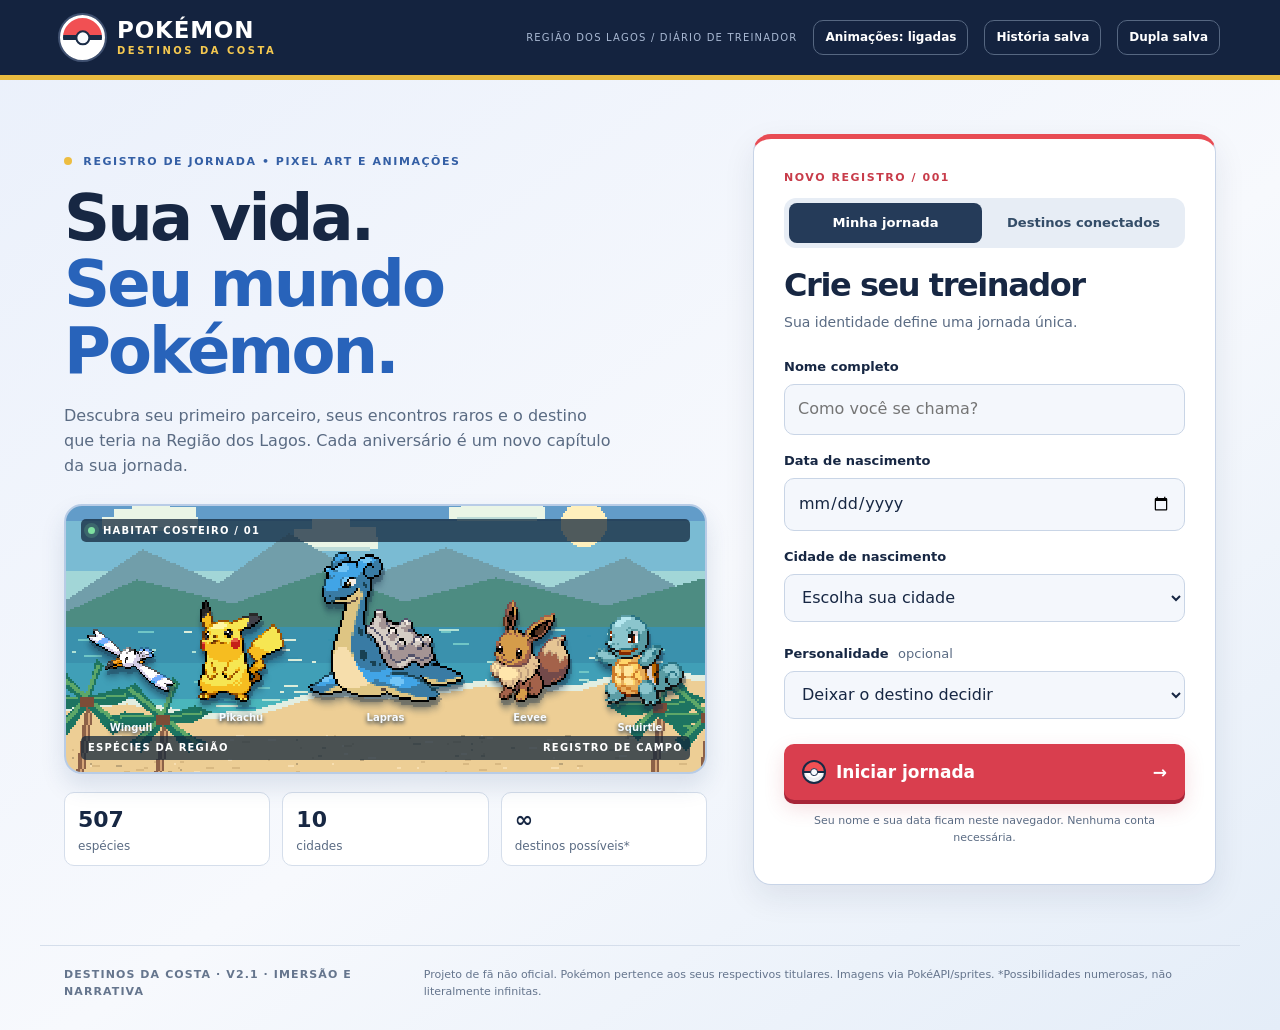
==== index.html @ e511d528 "Add files via upload" ====
<!doctype html><html lang="pt-BR"><head><meta charset="utf-8"><meta name="viewport" content="width=device-width,initial-scale=1"><meta name="theme-color" content="#14233f"><title>Pokémon: Destinos da Costa</title><link rel="stylesheet" href="style.css"><script defer src="data.js"></script><script defer src="engine.js"></script><script defer src="scenes.js"></script><script defer src="visuals.js"></script><script defer src="narrative.js"></script><script defer src="app.js"></script></head><body>
<header class="top"><a class="brand" href="#inicio"><span class="brand-mark ball" aria-hidden="true"></span><span>POKÉMON <small>DESTINOS DA COSTA</small></span></a><div class="top-right"><span>REGIÃO DOS LAGOS / DIÁRIO DE TREINADOR</span><button id="visual-toggle" class="ghost small" aria-pressed="true" type="button">Animações: ligadas</button><button id="load" class="ghost small">História salva</button><button id="load-pair" class="ghost small">Dupla salva</button></div></header>
<main id="inicio"><section id="welcome" class="welcome"><div class="intro"><div class="eyebrow"><span class="dot"></span> REGISTRO DE JORNADA • PIXEL ART E ANIMAÇÕES</div><h1>Sua vida.<br> <em>Seu mundo Pokémon.</em></h1><p>Descubra seu primeiro parceiro, seus encontros raros e o destino que teria na Região dos Lagos. Cada aniversário é um novo capítulo da sua jornada.</p><div class="hero-field"><div class="field-grid"></div><div class="field-label"><i></i> HABITAT COSTEIRO / 01</div><div class="hero-mons" id="hero-mons"></div><div class="field-bottom"><span>ESPÉCIES DA REGIÃO</span><span>REGISTRO DE CAMPO</span></div></div><div class="mini-stats"><span><b id="species-count">—</b> espécies</span><span><b>10</b> cidades</span><span><b>∞</b> destinos possíveis*</span></div></div>
<form id="form" class="form-panel"><div class="eyebrow">NOVO REGISTRO / 001</div><div class="mode-switch"><button type="button" id="mode-single" aria-pressed="true">Minha jornada</button><button type="button" id="mode-pair" aria-pressed="false">Destinos conectados</button></div><h2>Crie seu treinador</h2><p>Sua identidade define uma jornada única.</p><label for="name">Nome completo</label><input id="name" name="name" placeholder="Como você se chama?" maxlength="100" required autocomplete="name"><label for="birth">Data de nascimento</label><input type="date" id="birth" name="birth" min="1900-01-01" required><label for="city">Cidade de nascimento</label><select id="city" required></select><div id="city-hint" class="city-hint"></div><label for="personality">Personalidade <span class="optional">opcional</span></label><select id="personality"><option value="auto">Deixar o destino decidir</option><option value="explorer">Aventureiro e explorador</option><option value="competitive">Competitivo e determinado</option><option value="calm">Tranquilo e protetor</option><option value="curious">Curioso e estudioso</option><option value="independent">Independente e reservado</option></select><fieldset id="second-trainer" hidden disabled><legend>Segundo treinador</legend><label for="name-b">Nome completo</label><input id="name-b" maxlength="100" required placeholder="Quem vai cruzar seu caminho?"><label for="birth-b">Data de nascimento</label><input type="date" id="birth-b" min="1900-01-01" required><label for="city-b">Cidade de nascimento</label><select id="city-b" required></select><label for="personality-b">Personalidade</label><select id="personality-b"></select><label for="relation">Possível relação</label><select id="relation"><option value="destiny">Deixar o destino decidir</option><option value="friendship">Amizade</option><option value="rivalry">Rivalidade</option><option value="romance">Romance (apenas na vida adulta)</option></select><p class="privacy">Duas histórias alternativas no mesmo universo. Nenhum dado é enviado ao servidor.</p></fieldset><button class="primary" type="submit"><span class="ball mini" aria-hidden="true"></span> Iniciar jornada <span>→</span></button><p class="privacy">Seu nome e sua data ficam neste navegador. Nenhuma conta necessária.</p><p class="error" id="error" role="alert"></p></form></section>
<div id="image-status" class="image-status" role="status" hidden></div><section id="result" hidden><div class="result-hero"><div><div class="eyebrow">FICHA DE TREINADOR <span id="universe-label"></span></div><h1 id="result-title"></h1><p id="subtitle"></p><div id="titles" class="chips"></div></div><div class="actions"><button class="ghost" id="save">Salvar neste dispositivo</button><button class="ghost" id="export">Exportar biografia</button><button class="ghost" id="alternate">Outro universo</button><button class="ghost" id="reset">Nova história</button></div></div><div id="summary" class="stats"></div><section id="team-preview" class="team-preview"></section><nav class="tabs" aria-label="Seções da biografia"><button data-tab="life" class="selected">01 · Diário de vida</button><button data-tab="team">02 · Companheiros</button><button data-tab="dex">03 · Pokédex pessoal</button><button data-tab="profile">04 · Seu perfil</button><button data-tab="world">05 · Mundo regional</button><button data-tab="league">06 · Liga das Lagoas</button><button data-tab="bonds">07 · Laços e Memórias</button><button data-tab="mystery">08 · Mistérios</button></nav><div id="panel" class="panel" tabindex="-1"></div></section>
<section id="pair-result" hidden><div class="result-hero pair-heading"><div><span class="eyebrow">DESTINOS CONECTADOS · UNIVERSO COMPARTILHADO</span><h1 id="pair-title"></h1><p id="pair-subtitle"></p></div><div class="actions"><button id="pair-save" class="ghost">Salvar dupla</button><button id="pair-export" class="ghost" hidden>Exportar histórias</button><button id="pair-reset" class="ghost">Nova jornada</button></div></div><div class="panel" id="pair-panel"></div></section></main><footer><span>DESTINOS DA COSTA · V2.1 · IMERSÃO E NARRATIVA</span><span>Projeto de fã não oficial. Pokémon pertence aos seus respectivos titulares. Imagens via PokéAPI/sprites. *Possibilidades numerosas, não literalmente infinitas.</span></footer><div id="toast" class="toast" role="status" hidden></div><dialog id="detail"><button class="close" aria-label="Fechar">×</button><div id="detail-body"></div></dialog><dialog id="cinematic" aria-label="Acontecimento especial"><div id="cinematic-body"></div><button id="cinematic-skip" class="primary" type="button">Pular animação</button></dialog></body></html>
---- style.css ----
:root{--ink:#183c3d;--muted:#62716e;--paper:#f5f3ea;--card:#fffdf6;--line:#d9dfd4;--green:#286b63;--gold:#be8542;--radius:18px;--shadow:0 16px 50px #20473f12}*{box-sizing:border-box}body{margin:0;background:var(--paper);color:var(--ink);font-family:system-ui,-apple-system,BlinkMacSystemFont,'Segoe UI',sans-serif;line-height:1.55}button,input,select{font:inherit}button{cursor:pointer}button:focus-visible,a:focus-visible,input:focus-visible,select:focus-visible{outline:3px solid #bd944e;outline-offset:3px}button:disabled{opacity:.5;cursor:default}[hidden]{display:none!important}.top{display:flex;align-items:center;justify-content:space-between;gap:16px;padding:18px max(24px,calc((100vw - 1160px)/2));border-bottom:1px solid var(--line);background:#f9f8f0}.brand{display:flex;align-items:center;gap:12px;font-weight:850;letter-spacing:.1em;line-height:1.05;color:var(--ink);text-decoration:none}.brand small{display:block;font-size:10px;letter-spacing:.32em;margin-top:4px}.brand-mark{display:grid;place-items:center;background:var(--ink);color:#e6d5a8;width:42px;height:42px;border-radius:50%;font-size:26px}.top-right{display:flex;align-items:center;gap:16px;font-size:10px;letter-spacing:.12em;color:var(--muted)}main{max-width:1200px;margin:auto;padding:54px 24px 60px;min-height:80vh}.welcome{display:grid;grid-template-columns:1.25fr 1fr;gap:54px;align-items:center}.eyebrow{font-size:11px;letter-spacing:.19em;font-weight:800;color:#4e7a72}.dot{display:inline-block;background:#c49754;border-radius:50%;width:8px;height:8px;margin-right:6px}h1,h2,h3,p{margin:0}h1,h2{font-family:Georgia,'Times New Roman',serif;line-height:1.08;font-weight:500}h1{font-size:clamp(45px,6vw,78px);letter-spacing:-.055em;margin:15px 0 20px}h1 em{color:#3c8275;font-weight:400}.intro>p{font-size:17px;color:var(--muted);max-width:550px;margin-bottom:25px}.landscape{position:relative;border-radius:var(--radius);overflow:hidden;background:#d9e7d7;box-shadow:var(--shadow)}.landscape svg{display:block;width:100%;height:auto}.scene-caption{position:absolute;bottom:12px;right:15px;left:15px;display:flex;justify-content:space-between;color:#fff;font-size:10px;text-shadow:0 1px 3px #233b35;letter-spacing:.1em}.mini-stats{display:flex;gap:25px;margin-top:18px;color:var(--muted);font-size:12px}.mini-stats b{color:var(--ink);font-size:19px;margin-right:4px}.form-panel{background:var(--card);border:1px solid var(--line);border-radius:24px;padding:32px;box-shadow:var(--shadow)}.form-panel h2{font-size:38px;margin-top:8px}.form-panel>p{color:var(--muted);font-size:14px;margin:9px 0 23px}label{display:block;font-size:13px;font-weight:750;margin:16px 0 7px}.optional{font-weight:400;color:var(--muted);margin-left:5px}input,select{width:100%;border:1px solid #cdd8ce;border-radius:10px;padding:12px 13px;background:#f8faf3;color:var(--ink);min-height:48px}.city-hint{font-size:12px;color:var(--muted);padding:6px 2px 0}.primary,.ghost{border-radius:10px;font-weight:700;padding:11px 16px;border:1px solid var(--line);background:transparent;color:var(--ink)}.primary{background:var(--green);color:white;border-color:var(--green);display:flex;justify-content:space-between;align-items:center;width:100%;margin-top:25px;padding:15px 18px;box-shadow:0 5px 12px #286b6326}.primary:hover{background:#1c554f}.ghost:hover{background:#e6ece0}.small{font-size:12px;padding:7px 11px}.form-panel .privacy{font-size:11px;text-align:center;margin:12px 0 0}.form-panel .error{color:#ad4737;margin:8px 0 0}.result-hero{display:flex;justify-content:space-between;gap:24px;align-items:center;background:linear-gradient(115deg,#153e40,#286b63);padding:35px;border-radius:24px;color:#fffdf3;position:relative;overflow:hidden}.result-hero:after{content:'◈';position:absolute;font-size:290px;right:160px;bottom:-165px;opacity:.06;pointer-events:none}.result-hero h1{font-size:clamp(34px,5vw,59px);margin:10px 0}.result-hero .eyebrow{color:#b2d4c4}.result-hero p{color:#d1e6da}.actions{display:grid;gap:8px;flex-shrink:0;position:relative;z-index:1}.actions .ghost{color:#fff;border-color:#ffffff40;font-size:12px}.actions .ghost:hover{background:#ffffff15}.chips{display:flex;flex-wrap:wrap;gap:6px;margin-top:16px}.chip{font-size:11px;padding:4px 9px;border:1px solid #ffffff40;border-radius:20px;color:inherit}.stats{display:grid;grid-template-columns:repeat(6,1fr);gap:10px;margin:18px 0}.stat{border:1px solid var(--line);background:var(--card);border-radius:13px;padding:14px 12px}.stat b{font-size:26px;display:block;line-height:1.1}.stat span{font-size:11px;color:var(--muted)}.tabs{display:flex;gap:5px;overflow:auto;border-bottom:1px solid var(--line);margin:22px 0;scrollbar-width:thin}.tabs button{white-space:nowrap;border:0;background:none;color:var(--muted);padding:12px 15px;border-bottom:3px solid transparent;font-size:14px;font-weight:700}.tabs .selected{color:var(--green);border-bottom-color:var(--green)}.panel h2{font-size:30px;margin:0 0 8px}.panel-intro{color:var(--muted);margin-bottom:20px;font-size:14px}.toolbar{display:flex;gap:12px;align-items:center;justify-content:space-between;flex-wrap:wrap;margin-bottom:18px}.toolbar select,.toolbar input{width:auto;max-width:100%}.timeline{max-width:870px;margin:auto;border-left:2px solid #c7d8ca;padding:0 0 0 22px}.year{font-weight:800;color:var(--green);letter-spacing:.12em;font-size:12px;margin:20px 0 10px;position:relative}.year:before{content:'';width:10px;height:10px;border-radius:50%;background:var(--green);border:3px solid var(--paper);position:absolute;left:-30px;top:2px}.event{background:var(--card);border:1px solid var(--line);padding:18px 20px;border-radius:13px;margin:10px 0;position:relative}.event.major{border-left:4px solid #bc9255}.event-meta{font-size:11px;color:var(--muted);margin-bottom:5px}.event h3{font-size:19px;line-height:1.25;margin-bottom:8px}.event p{font-family:Georgia,serif;font-size:17px;color:#334e4a;line-height:1.65}.event .linked{font-size:12px;color:#98703d;display:block;margin-top:8px}.section-title{margin-top:28px!important}.poke-grid{display:grid;grid-template-columns:repeat(auto-fill,minmax(155px,1fr));gap:12px;margin:16px 0 25px}.poke{position:relative;display:flex;flex-direction:column;text-align:left;gap:4px;padding:13px;border:1px solid var(--line);border-radius:15px;background:var(--card);color:var(--ink);min-width:0;transition:transform .15s,border-color .15s}.poke:hover{transform:translateY(-3px);border-color:#80a99a}.poke.shiny{border-color:#c5a34f;background:#fff9e8}.poke-image{height:120px;width:100%;display:grid;place-items:center;background:radial-gradient(ellipse,#e2eae1 0%,transparent 70%);position:relative}.poke-image img{width:100%;height:100%;object-fit:contain;min-height:0;max-height:120px}.poke-image .fallback{font-size:35px;color:#a0b5a4}.poke b{font-size:16px;overflow-wrap:anywhere}.poke small{font-size:11px;color:var(--muted)}.poke .spark{position:absolute;right:9px;top:8px;color:#ad7920}.meter{height:6px;background:#e2e9df;border-radius:5px;overflow:hidden;margin:5px 0}.meter span{display:block;height:100%;background:#5b9484}.empty{padding:22px;background:#eaece3;border-radius:13px;color:var(--muted)}.profile-grid{display:grid;grid-template-columns:repeat(2,minmax(0,1fr));gap:15px}.info{background:var(--card);border:1px solid var(--line);border-radius:16px;padding:22px}.info h3{margin-bottom:14px}.trait{display:flex;justify-content:space-between;font-size:13px;margin-top:10px;text-transform:capitalize}.memory{padding:10px 0;border-top:1px solid var(--line);font-size:14px}.memory small{display:block;color:var(--muted)}.city-grid{display:grid;grid-template-columns:repeat(auto-fit,minmax(220px,1fr));gap:12px}.city-card{background:var(--card);border:1px solid var(--line);border-radius:14px;padding:18px}.city-card h3{font-size:17px}.city-card p,.city-card li{font-size:12px;color:var(--muted)}.city-card ul{padding-left:17px}.city-card.visited{border-top:4px solid #6c9a84}.toast{position:fixed;bottom:20px;left:50%;transform:translateX(-50%);max-width:90vw;background:#163d3e;color:white;border-radius:9px;padding:12px 20px;z-index:10;box-shadow:var(--shadow)}dialog{width:min(580px,92vw);max-height:86vh;overflow:auto;border:1px solid var(--line);border-radius:20px;background:var(--card);color:var(--ink);padding:24px;box-shadow:0 15px 80px #0004}dialog::backdrop{background:#173b3c88}.close{float:right;border:0;background:#e9eee4;color:var(--ink);width:34px;height:34px;border-radius:50%;font-size:23px}.detail-head{display:flex;gap:20px;align-items:center}.detail-head .poke-image{width:130px;flex-shrink:0;height:130px}.detail-head h2{font-size:34px}.detail-head p{font-size:13px;color:var(--muted)}footer{max-width:1200px;margin:auto;padding:20px 24px 30px;display:flex;justify-content:space-between;gap:20px;border-top:1px solid var(--line);font-size:11px;color:var(--muted)}footer span:first-child{white-space:nowrap;font-weight:750;letter-spacing:.1em}@media(max-width:800px){main{padding-top:25px}.welcome{grid-template-columns:1fr;gap:24px}.top-right>span{display:none}.intro>p{font-size:15px}.landscape svg{max-height:200px;object-fit:cover}.result-hero{display:block;padding:24px}.actions{display:flex;flex-wrap:wrap;margin-top:20px}.stats{grid-template-columns:repeat(3,1fr)}.profile-grid{grid-template-columns:1fr}.form-panel{padding:23px}.top{padding:12px 16px}footer{display:block}footer span{display:block;margin-bottom:7px}}@media(max-width:420px){main{padding:22px 13px 35px}.mini-stats{gap:12px}.mini-stats b{font-size:15px}.poke-grid{grid-template-columns:repeat(2,minmax(0,1fr))}.stats{gap:6px}.stat{padding:10px}.event{padding:14px}.timeline{padding-left:15px}.year:before{left:-23px}.detail-head{gap:10px}.detail-head .poke-image{width:90px}}@media print{.top,.actions,.tabs,.toolbar,footer,.toast{display:none!important}main{padding:0}.result-hero{background:white;color:black;border:1px solid #ddd}.result-hero p,.result-hero .eyebrow{color:#333}.event{break-inside:avoid}body{background:white}}
/* V1.1 — interface de treinador / Pokédex */
:root{--ink:#172743;--muted:#5a6b83;--paper:#edf2fa;--card:#fff;--line:#d5deeb;--green:#2761ab;--gold:#e4b43f;--radius:15px;--shadow:0 12px 32px #17274316}
body{background:linear-gradient(145deg,#eaf0fb,#f7f9fd 56%,#e4edf8);font-family:system-ui,-apple-system,'Segoe UI',sans-serif}.top{background:#14233f;color:#fff;border-bottom:5px solid #e9bb40;padding-top:15px;padding-bottom:15px}.brand{color:#fff;font-size:23px;letter-spacing:.035em;line-height:1}.brand small{color:#f5c950;font-size:10px;letter-spacing:.25em}.ball{display:inline-block;position:relative;flex-shrink:0;width:40px;height:40px;border:3px solid #192b46;border-radius:50%;background:linear-gradient(to bottom,#f15053 0 44%,#192b46 44% 56%,#fff 56% 100%);box-shadow:inset 0 -4px #13264513}.ball:after{content:'';position:absolute;width:29%;height:29%;border:2px solid #192b46;background:#f9fbff;border-radius:50%;left:50%;top:50%;transform:translate(-50%,-50%)}.brand-mark{width:45px;height:45px;border-color:#fff;box-shadow:0 0 0 2px #405171}.top-right{color:#a9b9d3}.top .ghost{color:white;border-color:#566781}.top .ghost:hover{background:#263c60}.welcome{grid-template-columns:1.25fr .9fr;gap:46px}.eyebrow{color:#345fa5;font-weight:850;letter-spacing:.14em}h1,h2{font-family:inherit;font-weight:850;letter-spacing:-.045em}h1{font-size:clamp(38px,5vw,66px);line-height:1.04}h1 em{font-style:normal;font-weight:900;color:#2863ba}.intro>p{font-size:16px}.dot{background:#edbd41}.hero-field{height:270px;position:relative;overflow:hidden;border-radius:18px;border:2px solid #b8cce6;isolation:isolate;background:linear-gradient(165deg,#172d54,#2b68a0 60%,#54a9c2);box-shadow:0 12px 25px #1f426f22}.hero-field:before{content:'';position:absolute;width:110%;height:135px;background:#bddcbd;border-radius:50%;left:-5%;bottom:-64px;box-shadow:0 -16px 0 #4e9eab77;z-index:-1}.hero-field:after{content:'';position:absolute;width:230px;height:230px;top:-37px;right:-25px;border:25px solid #ffffff0e;border-radius:50%;z-index:-1}.field-grid{position:absolute;inset:0;background-image:linear-gradient(#ffffff0b 1px,transparent 1px),linear-gradient(90deg,#ffffff0b 1px,transparent 1px);background-size:25px 25px;z-index:-1}.field-label,.field-bottom{position:absolute;left:15px;right:15px;display:flex;align-items:center;justify-content:space-between;font-size:10px;letter-spacing:.12em;font-weight:800;color:#dcecff}.field-label{top:13px;justify-content:flex-start;gap:8px}.field-label i{width:7px;height:7px;background:#7ee0a1;border-radius:50%;box-shadow:0 0 0 4px #7ee0a12e}.field-bottom{bottom:12px;color:#243d4a}.hero-mons{position:absolute;inset:35px 12px 31px;display:flex;align-items:center;justify-content:center;gap:4px}.hero-mon{display:flex;align-items:center;flex-direction:column;flex:1;min-width:0;transform:translateY(14px)}.hero-mon-2{flex:1.65;transform:translateY(-8px)}.hero-mon-0,.hero-mon-4{transform:translateY(24px)}.hero-mon .poke-image{height:125px;background:none}.hero-mon-2 .poke-image{height:170px}.hero-mon .poke-image img{max-height:100%;filter:drop-shadow(0 7px 2px #10263f55)}.hero-mon>span{color:#f7fbff;font-size:10px;font-weight:800;text-shadow:0 2px 4px #10263f;text-align:center}.hero-mon .fallback .ball{width:36px;height:36px;opacity:.75}.hero-mon .fallback small{color:#d1e2fc}.mini-stats{gap:12px;display:grid;grid-template-columns:repeat(3,1fr)}.mini-stats>span{background:#fff;border:1px solid var(--line);border-radius:10px;padding:10px 13px}.mini-stats b{display:block;font-size:22px}.form-panel{border:1px solid #c8d4e7;border-top:5px solid #e84c54;border-radius:18px;padding:30px}.form-panel h2{font-size:32px}.form-panel .eyebrow{color:#c83c4a}.form-panel input,.form-panel select,input,select{background:#f4f7fc;border:1px solid #c9d5e6;color:#172743}.primary{background:#d93e4e;border:0;box-shadow:0 4px 0 #a72538,0 8px 20px #bd34472b;justify-content:center;gap:10px;font-size:17px}.primary:hover{background:#c82f40}.primary>span:last-child{margin-left:auto}.ball.mini{height:24px;width:24px;border-width:2px}.ball.mini:after{border-width:1px}.result-hero{background:linear-gradient(115deg,#14233f,#254677);border-bottom:5px solid #edbc42;border-radius:18px;padding:28px 32px}.result-hero:after{content:'';width:260px;height:260px;right:150px;bottom:-90px;border:35px solid #fff;opacity:.055;border-radius:50%;box-shadow:inset 0 0 0 45px #fff0}.result-hero .eyebrow{color:#f2c65a}.result-hero h1{font-size:clamp(32px,5vw,53px);font-weight:900}.result-hero p{color:#d1dff5}.chip{background:#ffffff10;border-color:#ffffff30}.stats{gap:10px}.stat{border-radius:11px;border-top:3px solid #9ab8e5;box-shadow:0 4px 9px #1b39550a}.stat:nth-child(5){border-top-color:#edbb38}.stat:nth-child(6){border-top-color:#9271cf}.stat b{color:#245ca9}.stat:nth-child(5) b{color:#a47915}.stat:nth-child(6) b{color:#7957bd}.team-preview{background:#fff;border:1px solid var(--line);border-radius:16px;padding:18px;margin:20px 0;box-shadow:var(--shadow)}.team-bar{display:flex;justify-content:space-between;align-items:center;gap:12px;margin-bottom:15px}.team-bar h2{font-size:25px;margin-top:4px}.team-bar .ghost{font-size:12px;color:#245ca9}.party-grid{display:grid;grid-template-columns:repeat(6,minmax(0,1fr));gap:9px}.party-slot{position:relative;min-width:0;display:flex;flex-direction:column;align-items:center;justify-content:center;gap:4px;background:linear-gradient(180deg,color-mix(in srgb,var(--type,#8096be) 16%,white),#fff 77%);border:1px solid #d2ddea;border-top:4px solid var(--type,#8096be);border-radius:12px;padding:10px 6px;color:var(--ink);min-height:156px;overflow:hidden}.party-slot:hover:not(.empty-slot){border-color:var(--type);transform:translateY(-2px)}.party-slot b{font-size:14px;overflow-wrap:anywhere}.party-slot .poke-image{height:91px;background:none}.party-slot .poke-image img{max-height:91px}.slot-number{position:absolute;top:5px;left:8px;font-size:9px;font-weight:850;color:#526783;letter-spacing:.06em}.empty-slot{border:1px dashed #c4d0e3;background:#f2f5fa;gap:10px;color:#7b8ba2}.empty-slot .ball{filter:grayscale(1);opacity:.3}.empty-slot small{font-size:11px}.tabs{background:#14233f;border-radius:12px;padding:5px;gap:4px;border:0;margin:24px 0}.tabs button{color:#c6d4e9;border:0;border-radius:7px;flex:1;padding:11px 13px}.tabs .selected{background:#f1bd3e;color:#172743}.tabs button:hover:not(.selected){background:#2a4266}.panel h2{font-size:28px}.panel-intro{color:var(--muted)}.timeline{max-width:1040px;border-color:#adc2e0;padding-left:20px}.year{color:#204f91;letter-spacing:.07em;font-size:13px;margin:22px 0 9px;display:flex;align-items:center;gap:9px}.year span{font-weight:650;color:#71809a;font-size:10px}.year:before{background:#e94a57;left:-28px;border-color:var(--paper)}.event{display:flex;align-items:center;gap:15px;border-radius:12px;padding:15px 17px;border-left:4px solid #c4d3e9;box-shadow:0 3px 12px #193d6508}.event.major{border-left-color:#e5b43c}.event.kind-legend{border-left-color:#8866cc;background:#fcf9ff}.event.kind-shiny{border-left-color:#e4b43c;background:#fffdf3}.event.kind-evolution{border-left-color:#4a9c8e}.event.kind-capture{border-left-color:#e85c64}.event-visual{display:flex;align-items:center;justify-content:center;gap:3px;flex-shrink:0;min-width:66px}.event-copy{flex:1;min-width:0}.event-mon{display:grid;justify-items:center;width:67px}.event-mon .poke-image{height:64px;width:64px;background:radial-gradient(ellipse,#dce9fb,transparent 72%)}.event-mon .poke-image img{max-height:64px}.event-mon small{font-size:9px;color:#566b84;max-width:100%;overflow-wrap:anywhere;text-align:center}.event-mon .fallback .ball{width:25px;height:25px;border-width:2px}.event-mon .fallback small{font-size:8px}.event-symbol{display:grid;place-items:center;width:47px;height:47px;border-radius:12px;background:#e8effa;color:#4269a3;font-size:25px;font-weight:800}.evo-arrow{font-size:16px;font-weight:900;color:#438e82}.event-tag{display:inline-block;padding:3px 7px;margin-right:4px;border-radius:5px;background:#e9effa;color:#3b5d8f;font-weight:800;font-size:10px}.kind-shiny .event-tag{background:#f9e7a9;color:#835f0e}.kind-legend .event-tag{background:#e9ddfa;color:#7145a6}.kind-capture .event-tag{background:#fee6e8;color:#b33d4a}.kind-evolution .event-tag{background:#def1ea;color:#32786b}.event h3{font-size:17px;color:#1c3152;margin:5px 0}.event p{font-family:inherit;font-size:14px;line-height:1.65;color:#394b63}.event .linked{color:#916813}.poke-grid{grid-template-columns:repeat(auto-fill,minmax(165px,1fr));gap:13px}.poke{padding:12px;background:#fff;border:1px solid #cdd9eb;box-shadow:0 4px 12px #203a5e09;border-radius:12px;overflow:hidden}.poke:hover{border-color:#6f9bdd}.poke.shiny,.party-slot.shiny{border-color:#e7b943;background:linear-gradient(#fff1be,#fffdf4);box-shadow:0 0 0 2px #f5df9d55}.poke-image{height:128px;background:radial-gradient(ellipse,#dce8f9 0%,transparent 72%)}.poke-image img{position:absolute;inset:0;width:100%;height:100%;object-fit:contain;opacity:0;transition:opacity .2s;max-height:128px}.poke-image img.ready{opacity:1}.poke-image.pixel img{image-rendering:pixelated}.poke-image .fallback{display:flex;flex-direction:column;align-items:center;justify-content:center;gap:5px;color:#7587a1;font-size:12px;min-width:0}.fallback .ball{opacity:.48}.fallback small{font-size:10px;font-weight:800}.poke-tags{display:flex;align-items:center;flex-wrap:wrap;gap:4px;margin:3px 0}.type-chip{background:color-mix(in srgb,var(--type) 18%,white);border:1px solid color-mix(in srgb,var(--type) 65%,white);color:#24344c;display:inline-block;text-transform:uppercase;font-size:9px;letter-spacing:.04em;font-weight:850;padding:3px 6px;border-radius:5px;line-height:1.2}.rarity-chip{color:#697a92;background:#edf1f8;border-radius:5px;padding:3px 5px;font-size:9px;font-weight:700}.rarity-chip.extra{color:#7352b0;background:#f0e6ff}.dex-no{color:#7e8da3;font-size:10px;font-weight:800;letter-spacing:.08em}.poke b{font-size:16px}.meter{background:#e4ebf6}.meter span{background:linear-gradient(90deg,#5591db,#4cbb9b)}.info,.city-card{border-color:#d5deeb}.city-card.visited{border-top-color:#488fc6}.toast{background:#14233f}.image-status{max-width:1152px;margin:0 auto 15px;padding:10px 15px;border:1px solid #e7d49b;border-radius:9px;background:#fff8df;color:#775b19;font-size:12px}.evo-line{display:flex;align-items:center;gap:8px;flex-wrap:wrap;margin:10px 0}.evo-line>div{width:90px;text-align:center;border:1px solid #d5deeb;border-radius:10px;padding:5px}.evo-line .poke-image{height:72px}.evo-line small{font-size:11px}.evo-line>span{color:#5279ad;font-weight:850}.detail-head .poke-image img{max-height:130px}dialog{border-top:5px solid #e54b55}.detail-head h2{font-weight:850}.close{background:#e9eff9}.empty{background:#e4ebf5}.section-title{color:#243e65}footer{color:#65758d}.spark{z-index:2;font-weight:850;font-size:10px;background:#fff4c2;border-radius:5px;padding:3px 5px}.top-right .small{white-space:nowrap}
@media(max-width:800px){.welcome{grid-template-columns:1fr;gap:25px}.party-grid{grid-template-columns:repeat(3,minmax(0,1fr))}.team-preview{padding:13px}.hero-field{height:235px}.hero-mon-2 .poke-image{height:145px}.hero-mon .poke-image{height:110px}.result-hero{padding:22px}.event-visual{min-width:48px}.event-mon{width:55px}.event-mon .poke-image{width:53px;height:53px}.event{gap:10px;padding:13px}.event-copy p{font-size:13px}.tabs button{flex:0 0 auto}.form-panel{padding:23px}}
@media(max-width:440px){.brand{font-size:19px}.brand small{font-size:8px}.brand-mark{width:36px;height:36px}.top{gap:8px;padding:12px}.hero-field{height:205px}.hero-mon .poke-image{height:76px}.hero-mon-2 .poke-image{height:110px}.hero-mon>span{font-size:9px}.mini-stats{gap:5px}.mini-stats>span{padding:8px}.mini-stats b{font-size:18px}.team-bar h2{font-size:20px}.team-bar .ghost{padding:8px;font-size:10px}.party-slot{min-height:125px}.party-slot .poke-image{height:69px}.party-slot .poke-image img{max-height:69px}.party-slot b{font-size:12px}.event{align-items:flex-start;flex-direction:column;gap:7px}.event-visual{justify-content:flex-start}.event-symbol{width:30px;height:30px;font-size:17px}.event-mon{width:50px}.event-mon .poke-image{width:46px;height:46px}.timeline{padding-left:14px}.year:before{left:-22px}.poke-grid{grid-template-columns:repeat(2,minmax(0,1fr))}.stat b{font-size:22px}.stat span{font-size:10px}}
@media print{.top,.actions,.tabs,.toolbar,.image-status,.team-bar button{display:none!important}.result-hero{background:white;color:black}.result-hero p,.result-hero .eyebrow{color:#333}.team-preview{box-shadow:none}.event{box-shadow:none}body{background:white}}
.hero-mon .poke-image img{padding:15px 9px 8px}.hero-mon-2 .poke-image img{padding:12px 6px 8px}.hero-mon .poke-image img.local-sprite,.poke-image img.local-sprite{image-rendering:pixelated}.party-slot .poke-image img.local-sprite{padding:9px}.poke .poke-image img.local-sprite{padding:10px}.event-mon .poke-image img.local-sprite{padding:8px}.evo-line .poke-image img.local-sprite{padding:8px}

/* V1.2 — jornada por capítulos, arena e revelações progressivas */
.reading .result-hero{padding:22px 24px}.reading .result-hero h1{font-size:clamp(28px,4vw,45px);margin:5px 0}.reading .result-hero .actions{max-width:330px}.reading .panel{padding:22px;margin-top:18px}.journey-progress{display:flex;align-items:center;justify-content:space-between;gap:24px;padding:0 0 18px;border-bottom:1px solid var(--line)}.journey-progress>div{display:grid;gap:4px}.journey-progress>div:last-child{min-width:150px;text-align:right}.journey-progress b{font-size:23px}.journey-progress span{font-size:12px;color:var(--muted)}.phase-banner{font-size:11px;letter-spacing:.2em;font-weight:800;color:#b52d3c;margin:15px 0 0}.journey-layout{display:grid;grid-template-columns:minmax(0,1.45fr) minmax(260px,1fr);gap:18px;margin-top:18px;align-items:start}.chapter-card{border:1px solid var(--line);border-radius:18px;background:#fff;padding:24px;min-width:0}.chapter-card h2{font-size:clamp(25px,3vw,37px);margin:12px 0 15px}.chapter-kicker{display:flex;justify-content:space-between;gap:10px;font-size:10px;font-weight:800;letter-spacing:.08em;color:var(--muted);text-transform:uppercase}.chapter-visual{min-height:185px;display:flex;align-items:center;justify-content:center;gap:14px;background:radial-gradient(ellipse at 50% 90%,#d9e8ee 0%,#eef5f9 55%,#f6f8fc 100%);border-radius:14px;padding:16px;margin:8px 0 20px}.chapter-mon{flex:1;min-width:0;max-width:215px;text-align:center;display:grid;justify-items:center;gap:4px}.chapter-mon .poke-image{width:100%;height:155px}.chapter-mon .poke-image img{max-height:155px}.chapter-symbol{font-size:84px;color:#7a9dbd;line-height:1}.chapter-text{font-size:17px;line-height:1.75;color:#24354c}.chapter-card.kind-shiny .chapter-visual{background:radial-gradient(ellipse,#fff2ab,#fffaf0 70%);box-shadow:inset 0 0 0 2px #e9c65a;animation:glimmer 1.3s ease-out}.chapter-card.kind-legend .chapter-visual{background:radial-gradient(ellipse,#c9b9f6,#f0e9ff 70%);box-shadow:inset 0 0 0 2px #a98de5}.evolution-flash{animation:glimmer .9s ease-out}@keyframes glimmer{0%{filter:brightness(1.9)}100%{filter:brightness(1)}}.journey-side{display:grid;gap:12px}.journey-team{background:#f1f5fa;border:1px solid var(--line);border-radius:16px;padding:14px}.journey-team .team-bar{margin-bottom:10px}.journey-team .party-grid{grid-template-columns:repeat(3,minmax(0,1fr));gap:7px}.journey-team .party-slot{min-width:0;padding:8px 3px;min-height:105px;font-size:12px}.journey-team .party-slot .poke-image{height:66px}.journey-team .party-slot small{font-size:9px}.journey-record{display:grid;gap:8px;padding:12px;border:1px solid var(--line);border-radius:12px;font-size:12px;color:var(--muted)}.journey-controls{display:flex;justify-content:space-between;gap:10px;margin-top:18px}.journey-controls .primary{width:auto;min-width:205px;justify-content:center}.battle-arena{border:1px solid #bdc9dc;border-radius:14px;overflow:hidden;background:#eff4fb}.battle-banner{background:#172846;color:white;display:flex;justify-content:space-between;align-items:center;padding:16px;gap:8px}.battle-banner .eyebrow{color:#c4d8f8}.battle-banner h3{font-size:20px;color:white}.score{font-size:28px;font-weight:900;font-variant-numeric:tabular-nums}.battle-tracker{display:flex;justify-content:center;gap:7px;padding:10px}.battle-tracker span{border-radius:50%;width:25px;height:25px;display:grid;place-items:center;font-weight:800;font-size:12px;background:#d9e0eb}.battle-tracker .win{background:#bce9cb;color:#126a39}.battle-tracker .loss{background:#f6c6c6;color:#992b3b}.battle-tracker .current{outline:2px solid #526f9a}.duel{margin:10px;border:1px solid #d1dbe9;background:white;border-radius:12px;overflow:hidden}.duel-label{display:flex;justify-content:space-between;padding:9px 12px;font-size:10px;font-weight:850;letter-spacing:.1em;color:#526580}.versus{display:grid;grid-template-columns:minmax(0,1fr) 40px minmax(0,1fr);align-items:center;background:linear-gradient(120deg,#e5f2ff 0%,#f3f6fb 48%,#ffedf0 52%,#ffe8e8 100%);padding:14px 5px}.combatant{display:grid;justify-items:center;min-width:0;gap:4px;text-align:center}.combatant .poke-image{height:105px;width:100%;max-width:125px}.combatant b{font-size:14px;overflow-wrap:anywhere}.vs{font-weight:950;font-size:21px;font-style:italic;text-align:center;color:#ac3443}.duel-result{padding:12px;display:grid;gap:4px;font-size:13px}.duel-result.win{background:#e9f8ed;color:#176d3b}.duel-result.loss{background:#fff0f1;color:#9c3240}.duel-result p{color:#34445b}.duel-result span{font-weight:700}.battle-end{padding:16px;text-align:center}.battle-end strong{font-size:26px;color:#172846}.battle-end.win strong{color:#188048}.battle-end.loss strong{color:#b52d3c}.battle-end p{font-size:14px;line-height:1.6}.battle-arena details,.battle-history{padding:10px;font-size:13px}.battle-history .duel{max-width:520px}.battle-history summary,.battle-arena summary{cursor:pointer;font-weight:700}.reading #panel{outline:none}@media(max-width:800px){.journey-layout{grid-template-columns:1fr}.reading .panel{padding:12px}.chapter-card{padding:16px}.journey-team .party-grid{grid-template-columns:repeat(3,minmax(0,1fr))}.chapter-visual{min-height:145px}.chapter-mon .poke-image{height:115px}.journey-controls .primary{min-width:0;font-size:13px}.journey-progress>div:last-child{min-width:110px}.journey-progress b{font-size:19px}.chapter-text{font-size:16px}}@media(prefers-reduced-motion:reduce){.chapter-visual{animation:none!important}}
/* V1.3 — Liga das Lagoas */
.league-hub{display:grid;gap:16px}.league-heading{display:flex;align-items:center;justify-content:space-between;background:#172a48;color:#fff;border-radius:16px;padding:20px;gap:15px}.league-heading h2{margin:6px 0;color:#fff}.league-heading p{margin:0;color:#d3deef}.league-heading .eyebrow{color:#f2c46c}.league-count{font-size:42px;font-weight:900;line-height:1}.league-count small{font-size:18px;color:#aebcd1}.badge-case{display:grid;grid-template-columns:repeat(4,minmax(0,1fr));gap:10px}.badge-slot{display:flex;flex-direction:column;align-items:center;text-align:center;gap:4px;padding:12px 5px;background:#f4f6fa;border:1px solid #dbe2ec;border-radius:12px;color:#22344c}.badge-slot b{font-size:12px}.badge-slot small{font-size:11px;color:#5e6b80}.gym-badge{width:60px;height:60px;flex-shrink:0;filter:drop-shadow(0 3px 2px #243c4d35)}.gym-badge.locked{opacity:.5}.league-stage{background:#f5f7fa;border:1px solid #dbe2ec;padding:14px;border-radius:12px;color:#22344c}.league-stage h3,.league-hub h3{margin:0}.elite-track{display:flex;gap:7px}.elite-track>div{flex:1;text-align:center;background:#e2e7ef;border-radius:8px;padding:10px 2px;display:grid;gap:3px}.elite-track .cleared{background:#c6e7d1;color:#24613b}.elite-track small{font-size:11px}.rival-card{padding:13px;background:#f4f6fa;border:1px solid #dbe2ec;border-radius:12px;display:grid;gap:10px;color:#22344c}.rival-card p{margin:4px 0;font-size:13px}.rival-team{display:flex;gap:8px}.rival-team>div{flex:0 1 85px;text-align:center;font-size:10px}.rival-team .poke-image{height:62px}.award-reveal{display:flex;align-items:center;justify-content:center;gap:12px;background:#fff2ce;color:#69480d;border:1px solid #f2ce7d;border-radius:12px;padding:12px;margin:12px 0}.turn-log{background:#eff3f9;color:#23354f;border:1px solid #dbe3ee;padding:10px;border-radius:10px;margin-top:8px}.turn-log summary{cursor:pointer;font-weight:700}.turn-row{display:grid;grid-template-columns:24px 1fr;gap:10px;padding:9px 0;border-bottom:1px solid #dbe2ec}.turn-row:last-child{border:0}.turn-num{font-weight:bold;color:#64758b}.turn-row p{margin:0 0 8px;font-size:13px}.hp-pair{display:grid;grid-template-columns:1fr 1fr;gap:10px}.hp-pair small{font-size:11px}.hp-pair .meter span{background:#40a66d}.hp-pair>div:last-child .meter span{background:#e36b55}.battle-banner small{color:#cfdaee}.journey-record button{width:100%;margin-top:4px}@media(max-width:560px){.badge-case{grid-template-columns:repeat(2,minmax(0,1fr))}.league-heading{padding:14px}.gym-badge{width:48px;height:48px}.elite-track small{font-size:10px}}
.live-hp{margin:10px 0;padding:10px;border:1px solid #dbe2ec;border-radius:9px;background:#f1f5f9;color:#26384e}.turn-narrative{background:#f5f0df;border-radius:9px;border:1px solid #e4d9b9;padding:12px;color:#26384e;margin:8px 0;font-weight:600}.live-hp .meter span{transition:width .3s ease}

/* V1.4 — Laços e Memórias */
.bonds-head{padding:22px;background:linear-gradient(135deg,#182d48,#325a70);color:#fff;border-radius:16px;margin-bottom:18px}.bonds-head .eyebrow{color:#b9e3e2}.bonds-head h2{color:#fff;margin:6px 0}.bonds-head p{color:#d8e9ef;margin:8px 0 18px}.bonds-counts{display:grid;grid-template-columns:repeat(3,minmax(0,1fr));gap:9px}.bonds-counts span{padding:10px;background:#ffffff13;border:1px solid #ffffff25;border-radius:10px;font-size:12px}.bonds-counts b{display:block;font-size:24px;color:#fff}.arc-grid,.rel-grid{display:grid;grid-template-columns:repeat(auto-fit,minmax(min(100%,270px),1fr));gap:12px;margin:10px 0 20px}.arc-card,.rel-card{min-width:0;border:1px solid #dbe1e8;border-radius:14px;background:#fff;padding:15px;color:#26354a}.arc-card{border-top:4px solid #5c8d9b}.arc-card.fulfilled{border-top-color:#429975}.arc-card.closed,.arc-card.interrupted{border-top-color:#b69b7c}.arc-top{display:flex;align-items:center;justify-content:space-between;gap:8px;font-size:10px;font-weight:800;color:#597083;letter-spacing:.03em}.arc-state{background:#edf3f4;padding:5px 8px;border-radius:8px;font-size:10px;text-align:right}.arc-card h3{font-size:18px;margin:10px 0 3px}.arc-period{color:#68778b;font-size:12px;margin:0 0 15px}.arc-thread{border-left:2px solid #d8e3e6;margin-left:6px;padding-left:15px}.arc-node{position:relative;margin:0 0 16px}.arc-dot{position:absolute;left:-21px;top:4px;border:2px solid #fff;width:10px;height:10px;border-radius:100%;background:#5897a2;box-shadow:0 0 0 1px #5897a2}.arc-node small,.arc-node b{display:block}.arc-node small{font-size:11px;color:#658398;font-weight:700}.arc-node b{font-size:12px}.arc-node p{font-size:13px;line-height:1.55;margin:5px 0 0;color:#405064}.arc-pending{font-style:italic;color:#798a9b;font-size:12px;padding-bottom:5px}.arc-inline{display:flex;justify-content:space-between;gap:8px;border:1px solid #d8e3e6;background:#eef5f7;border-radius:10px;padding:10px 12px;font-size:12px;color:#41647a;margin:12px 0}.rel-pair{display:grid;grid-template-columns:1fr 28px 1fr;align-items:center;text-align:center}.rel-pair>div{min-width:0}.rel-pair .poke-image{height:80px;min-height:0}.rel-pair b{font-size:12px;overflow-wrap:anywhere}.rel-heart{font-size:21px;color:#ce657a}.rel-card h4{text-align:center;margin:10px 0;color:#42586c}.rel-stat{display:flex;justify-content:space-between;font-size:12px;margin:10px 0 5px}.rel-card .meter span{background:#429975}.rel-card .rival-meter .meter span{background:#db9c54}.rel-card details{margin-top:12px;font-size:12px;color:#51677b}.rel-step{padding:8px 0;border-bottom:1px solid #e4e9ed}.rel-step small{display:block;margin-top:4px;color:#667c8f}.bio-mini-grid{display:grid;grid-template-columns:repeat(auto-fill,minmax(110px,1fr));gap:10px}.bio-mini{background:#f2f6fa;border:1px solid #dbe1e8;border-radius:12px;padding:8px;text-align:center;color:#24364b;cursor:pointer}.bio-mini .poke-image{height:65px;min-height:0}.bio-mini b,.bio-mini small{display:block;font-size:12px;overflow-wrap:anywhere}.bio-mini small{color:#697e91;font-size:10px;margin-top:4px}.bio-stat-grid{display:grid;grid-template-columns:repeat(4,minmax(0,1fr));gap:8px;margin:14px 0}.bio-stat-grid>div{padding:10px 5px;background:#edf3f7;border-radius:10px;text-align:center}.bio-stat-grid b{display:block;font-size:21px;color:#23435d}.bio-stat-grid small{display:block;font-size:10px;color:#586c80}.bio-meters{display:grid;grid-template-columns:1fr 1fr;gap:12px;margin:16px 0;font-size:12px}.bio-story{background:#f5f8fa;border:1px solid #e0e8ec;border-radius:12px;padding:14px;line-height:1.6}.bio-story p{margin:0 0 8px}.bio-story p:last-child{margin-bottom:0}.feat-list{display:flex;flex-wrap:wrap;gap:6px}.feat-list span{border-radius:99px;background:#fff2d9;color:#755523;font-size:12px;padding:6px 10px;font-weight:700}.bio-duel{display:grid;grid-template-columns:65px 15px 65px minmax(0,1fr);gap:6px;align-items:center;border-bottom:1px solid #e0e6ed;padding:9px 0;text-align:center}.bio-duel .poke-image{height:50px;min-height:0}.bio-duel small{display:block;font-size:10px;overflow-wrap:anywhere}.bio-duel>div:last-child{text-align:left}.bio-duel>div:last-child b{font-size:12px}.won-text{color:#26784a}.lost-text{color:#a84249}.bio-history{margin-top:20px}.bio-history summary,.rel-card summary{cursor:pointer;font-weight:700}.journey-side .party-slot[data-progress-uid]{cursor:pointer}.chapter-card.kind-arc{border-top:4px solid #5c8d9b}.chapter-card.kind-relationship{border-top:4px solid #cb7a8d}.chapter-card .rel-grid{grid-template-columns:1fr;margin-top:14px}.tabs{flex-wrap:wrap}.rel-card .poke-image img,.bio-mini .poke-image img,.bio-duel .poke-image img{object-fit:contain}.bio-mini:hover,.party-slot[data-progress-uid]:hover{outline:2px solid #73a9ba}.bonds-head h2{font-size:26px}@media(max-width:480px){.bonds-head{padding:15px}.bonds-counts span{padding:7px;font-size:10px}.bonds-counts b{font-size:20px}.bio-stat-grid{grid-template-columns:repeat(2,1fr)}.bio-duel{grid-template-columns:52px 12px 52px minmax(0,1fr)}.arc-top{flex-wrap:wrap}.bio-meters{grid-template-columns:1fr}}
/* V1.5 — world journal */
.kind-trade{--event-accent:#7765c7}.trade-card{border:1px solid #a9a9cc;border-radius:16px;overflow:hidden;margin:14px 0;background:#f8f6ff;color:#24304a}.trade-banner{background:#29375c;color:white;padding:12px 16px;display:grid;gap:4px}.trade-banner span{font-size:10px;letter-spacing:.16em;color:#b7c4f2;font-weight:800}.trade-banner small{color:#d7dff6}.trade-pair{display:grid;grid-template-columns:minmax(0,1fr) auto minmax(0,1fr);align-items:center;gap:8px;padding:12px}.trade-pair>div{display:grid;justify-items:center;gap:5px;text-align:center;min-width:0}.trade-pair .pokemon-image,.trade-pair .image-wrap,.trade-pair .sprite{max-width:112px}.trade-pair img{max-width:112px;max-height:112px;object-fit:contain;image-rendering:pixelated}.trade-pair small{font-size:11px;color:#53617a}.trade-arrow{font-size:28px;font-weight:900;color:#7867ce}.trade-out,.trade-in{font-size:10px;letter-spacing:.08em;font-weight:800;padding:3px 6px;border-radius:4px;background:#f6d9d9;color:#963e47}.trade-in{background:#d4efdb;color:#256b42}.trade-rare{padding:9px 12px;background:#efe7fb;color:#5c4389;font-size:12px;text-align:center}.trade-links{display:flex;flex-wrap:wrap;gap:8px}.world-head{border-radius:14px;background:linear-gradient(120deg,#14233f,#335c7d);padding:20px;color:#fff}.world-head h2{color:white;margin:5px 0}.world-head .eyebrow,.world-head p{color:#cbddef}.world-nav{display:flex;gap:8px;flex-wrap:wrap;margin:14px 0}.world-nav button{border:1px solid #c6d5e6;background:#e9f0fb;border-radius:8px;padding:8px 12px;color:#24375a;font-weight:700;cursor:pointer}.world-section{margin:22px 0;scroll-margin-top:20px}.world-section h3{margin-bottom:10px}.region-map{border:3px solid #24375a;border-radius:14px;overflow:hidden;background:#74b2dd}.region-map svg{display:block;width:100%;height:auto}.route-known{stroke:#fefcf0;stroke-width:5;stroke-linecap:round}.route-unknown{stroke:#436d7b;stroke-dasharray:7 8;stroke-width:2;opacity:.5}.map-node circle{fill:#7c8d9b;stroke:#e8edf3;stroke-width:2}.map-node.known circle{fill:#da454c;stroke:white;stroke-width:3}.map-node text{fill:white;font-size:11px;font-weight:900}.map-legend{background:#24375a;color:#dcebf7;padding:9px;font-size:11px;text-align:center}.world-city-grid,.place-list{display:flex;gap:6px;flex-wrap:wrap;margin:12px 0}.place-list span{background:#edf3fa;padding:5px 8px;border-radius:6px;font-size:12px;color:#344666}.world-memories{max-height:440px;overflow:auto}.news-grid,.world-trades,.item-grid,.festival-grid{display:grid;grid-template-columns:repeat(2,minmax(0,1fr));gap:12px}.newspaper{border:1px solid #c6c4b7;border-top:4px solid #283d58;background:#fffcf2;padding:14px;border-radius:7px;color:#263347}.newspaper h4{font-family:Georgia,serif;font-size:19px;margin:7px 0}.newspaper p{font-size:13px;line-height:1.5}.news-meta,.news-label{font-size:10px;color:#667082;font-weight:700}.news-label{display:inline-block;letter-spacing:.08em;margin-top:8px}.personal-news{border-top-color:#d6a22e}.item-card{border:1px solid #c5d5e9;background:#f4f8ff;border-radius:10px;padding:12px;display:grid;gap:5px;justify-items:start;color:#253c5d}.item-card img{width:44px;height:44px;image-rendering:pixelated;object-fit:contain}.item-symbol{font-size:32px;color:#7292ba}.item-card small,.festival-grid span{color:#50637e}.item-status{font-weight:bold}.world-people article{display:flex;gap:12px;align-items:center;border:1px solid #c5d5e9;padding:10px;margin:8px 0;border-radius:10px}.world-people article img{max-width:72px;max-height:72px}.world-people article p{margin:3px 0}.festival-grid>div{display:grid;gap:4px;background:#f3f6fc;border-radius:8px;padding:10px;color:#2a3c57}.festival-grid small{font-weight:900;color:#ad4556}.festival-grid span{font-size:12px}.exp-steps{display:flex;gap:6px;flex-wrap:wrap;margin-top:12px}.exp-steps span{padding:6px 10px;border-radius:6px;background:#e0e7ef;color:#8795a4;font-size:12px}.exp-steps .seen{background:#e1f0dd;color:#39734b;font-weight:700}@media(max-width:650px){.news-grid,.world-trades,.item-grid,.festival-grid{grid-template-columns:1fr}.trade-pair{gap:4px;padding:8px}.trade-pair img{max-width:80px;max-height:80px}.trade-arrow{font-size:23px}.world-head{padding:14px}.world-nav button{font-size:12px;padding:6px 8px}}
/* V1.7: connected lives and mystery archive */
.mode-switch{display:grid;grid-template-columns:1fr 1fr;gap:5px;background:#e7edf5;padding:5px;border-radius:12px;margin:12px 0 20px}.mode-switch button{border:0;background:transparent;padding:10px 6px;border-radius:8px;color:#344d68;font-weight:750;font-size:.82rem;cursor:pointer}.mode-switch button[aria-pressed=true]{background:#253b59;color:#fff}#second-trainer{border:1px solid #cbd8e7;border-radius:12px;padding:14px;margin:15px 0;min-width:0}#second-trainer legend{font-size:.83rem;font-weight:800;color:#344d68;padding:0 8px}#second-trainer input,#second-trainer select{width:100%}.mystery-art{width:110px;height:130px;display:block;flex-shrink:0;margin:0 auto}.mystery-grid{display:grid;grid-template-columns:repeat(auto-fill,minmax(135px,1fr));gap:12px;margin:12px 0 26px}.mystery-tile{border:1px solid #d5deec;border-radius:12px;padding:12px;text-align:center;display:grid;gap:5px;background:#fff;justify-items:center}.mystery-tile small{color:#53647b;font-size:.78rem}.mystery-tile .poke-image{width:95px;height:95px}.pair-heading{border-bottom:3px solid #a05cad}.pair-teams{display:grid;grid-template-columns:1fr 1fr;gap:16px;margin:18px 0}.pair-team{border:1px solid #d4ddea;border-radius:15px;overflow:hidden;background:#fff;min-width:0}.pair-team-head{padding:14px 16px;background:#eaf2fc;border-bottom:1px solid #d4ddea}.pair-team:nth-child(2) .pair-team-head{background:#f1eaf9}.pair-team-head h3{margin:5px 0;overflow-wrap:anywhere}.pair-party{display:grid;grid-template-columns:repeat(3,minmax(0,1fr));gap:7px;padding:10px}.pair-slot{min-width:0;border:1px solid #e1e7ee;border-radius:9px;padding:5px 2px;background:#f8fafc;display:flex;align-items:center;justify-content:center;flex-direction:column;min-height:98px;cursor:pointer}.pair-slot.empty-slot{cursor:default}.pair-slot .ball{width:23px;height:23px;opacity:.28}.pair-slot small{font-size:.7rem;color:#71829a}.pair-mon{text-align:center;display:grid;justify-items:center;gap:4px;min-width:0;width:100%;color:#263b57}.pair-mon b{font-size:.8rem;overflow-wrap:anywhere;max-width:100%}.pair-mon .poke-image{width:80px;max-width:100%;height:76px}.pair-mon .type-chip{font-size:.62rem}.pair-tools{display:flex;flex-wrap:wrap;gap:5px;padding:10px;border-top:1px solid #e1e7ee}.pair-tools button{border:1px solid #d2ddea;background:#fff;color:#354d69;font-size:.75rem;font-weight:700;border-radius:7px;padding:6px;cursor:pointer}.pair-chapter{min-height:280px;margin:12px 0}.shared-chapter{border-left:5px solid #9d6cbb}.pair-match{display:flex;align-items:center;justify-content:center;gap:16px;width:100%;flex-wrap:wrap}.pair-match .pair-mon{max-width:125px}.pair-match .poke-image{width:110px;height:110px}.pair-double{display:grid;grid-template-columns:1fr 1fr;gap:10px;width:100%}.pair-double .pair-match{border:1px solid #c7d3e3;background:#fff;border-radius:10px;padding:8px;gap:6px}.pair-double .pair-match .pair-mon{max-width:85px}.pair-double .poke-image{height:75px}.pair-outcome{width:100%;text-align:center;font-weight:800}.pair-outcome.win{color:#218050}.pair-outcome.loss{color:#a33440}.pair-caption{text-align:center;font-size:.84rem;color:#526780;margin:8px 0}.pair-bond{max-width:400px;margin:10px auto;color:#745198;font-weight:700;text-align:center}.pair-final{background:#eaf1fc;border-radius:12px;text-align:center;padding:25px 10px}.pair-chapter .chapter-visual{min-height:135px}.pair-chapter .duel{width:100%}#pair-result .memory{margin:10px 0;padding:12px;border:1px solid #dbe4ef;border-radius:12px;background:white}#pair-result .chapter-symbol{color:#8e5baa}.top-right{flex-wrap:wrap}@media(max-width:700px){.pair-teams{grid-template-columns:1fr}.pair-double{grid-template-columns:1fr}.pair-match{gap:8px}.pair-party .poke-image{height:65px}.pair-slot{min-height:88px}.pair-heading .actions{flex-wrap:wrap}.mode-switch button{font-size:.75rem}#load-pair{font-size:.72rem}}
/* Prevent mobile overflow from the long version caption. */
footer span{white-space:normal!important;overflow-wrap:anywhere;min-width:0}#pair-result,#pair-panel,.pair-heading,.pair-team-head{min-width:0}#pair-title{overflow-wrap:anywhere}.pair-double .pair-match .vs{flex-shrink:0} .pair-team .empty-slot{cursor:default}
@media(max-width:700px){#pair-result .journey-controls{display:flex;flex-wrap:wrap;gap:8px}#pair-skip{font-size:.78rem;order:3;width:100%;padding:10px}}

/* V2.0 · original pixel landscapes and cinematic chapter effects */
.pixel-scene{position:relative;isolation:isolate;overflow:hidden;background-image:var(--scene)!important;background-size:cover!important;background-position:center!important;background-repeat:no-repeat!important;image-rendering:pixelated}
.pixel-scene.scene-night{background-image:linear-gradient(#15254d70,#182b555c),var(--scene)!important}
.pixel-scene.scene-mist:before{content:'';position:absolute;inset:0;background:linear-gradient(0deg,#e9f1e1a0,transparent 60%);pointer-events:none;z-index:0}
.pixel-scene.scene-rain:before{content:'';position:absolute;inset:-20%;background:repeating-linear-gradient(115deg,transparent 0 25px,#c6eaff66 26px 27px,transparent 28px 46px);animation:sceneRain .65s linear infinite;pointer-events:none;z-index:0}
@keyframes sceneRain{to{transform:translate(-24px,38px)}}
.hero-field.pixel-scene:before,.hero-field.pixel-scene:after,.hero-field.pixel-scene .field-grid{display:none}
.hero-field.pixel-scene .hero-mon .poke-image{filter:drop-shadow(2px 5px 0 #21384f60)}
.hero-field .field-label,.hero-field .field-bottom{background:#14273cbe;border-radius:5px;padding:4px 7px;color:#fff}
.chapter-visual.pixel-scene{min-height:240px;aspect-ratio:320/168;max-height:390px;padding:38px 12px 12px;align-items:flex-end;box-shadow:inset 0 0 0 2px #243a4c52;animation:none!important}
.chapter-visual.pixel-scene.scene-landscape{align-items:center}
.chapter-visual.pixel-scene .chapter-symbol{font-size:42px;background:#213247b0;color:#fff;border:2px solid #ffffffa0;border-radius:12px;padding:6px 18px;text-shadow:1px 2px #162134}
.scene-label{position:absolute;top:9px;left:10px;z-index:2;background:#182940dc;color:#f1f8ee;font-size:10px;font-weight:800;letter-spacing:.08em;padding:5px 8px;border-radius:5px;max-width:calc(100% - 20px);pointer-events:none}
.chapter-visual.pixel-scene .chapter-mon,.chapter-visual.pixel-scene .pair-mon{position:relative;z-index:1;align-self:end;background:#f7f7ebdf;border:1px solid #f0f3e1;border-radius:10px;padding:5px;box-shadow:0 4px 0 #273c4b2e}
.chapter-visual.pixel-scene .chapter-mon .poke-image{height:clamp(65px,15vw,125px);background:transparent}
.chapter-visual.pixel-scene .chapter-mon .poke-image img{max-height:100%;filter:drop-shadow(0 3px 1px #25435b55)}
.chapter-visual.pixel-scene .pair-match{background:#ffffffc9;position:relative;z-index:1}
.chapter-visual.pixel-scene .mystery-art{z-index:1;filter:drop-shadow(0 4px 2px #1a2e4655)}
.versus.pixel-scene{min-height:170px;padding:18px 9px 10px;align-items:end}
.versus.pixel-scene .combatant{background:#f6f5e5d9;border-radius:9px;padding:5px;z-index:1}
.trade-pair.pixel-scene{padding:36px 10px 12px;min-height:200px;align-items:end}
.trade-pair.pixel-scene>div{background:#fffcf0e6;border-radius:9px;padding:8px;z-index:1}
.trade-pair.pixel-scene>.trade-arrow{align-self:center;color:white;text-shadow:0 2px #203346;font-size:28px}
.cine-replay{display:block;margin:12px auto 0;font-size:12px}
#cinematic{padding:0 0 14px;border:2px solid #577a92;border-radius:18px;width:min(590px,calc(100% - 24px));max-height:calc(100dvh - 24px);overflow:auto;background:#182b43;color:#f4f6ef;box-shadow:0 16px 60px #081124a8;z-index:500}
#cinematic::backdrop{background:#102035fa}
.cine-head{padding:14px 18px 12px;display:grid;gap:4px;text-align:center}.cine-head span{font-size:10px;letter-spacing:.16em;color:#93b9ce}.cine-head strong{font-size:22px}
.cine-stage{height:clamp(190px,44vw,310px);margin:0 12px;border:1px solid #89a9ad;border-radius:10px;position:relative;overflow:hidden;isolation:isolate}
.cine-platform{position:absolute;left:28%;bottom:10%;width:44%;height:12%;border-radius:50%;background:#243e4f59;z-index:1}
.cine-mon{position:absolute;z-index:3;left:50%;bottom:16%;width:35%;height:65%;display:grid;place-items:center;transform:translateX(-50%);transition:transform .65s ease,opacity .3s;}
.cine-mon .poke-image{width:100%;height:100%;background:transparent!important}.cine-mon img{width:100%;height:100%;object-fit:contain;max-height:none!important;max-width:none!important;image-rendering:pixelated;filter:drop-shadow(0 5px 1px #162b475e)}
.cine-mon .fallback{background:#e9f2e7c9;border-radius:12px;padding:12px}
.cine-second{opacity:0}.cine-trade .cine-first{left:25%}.cine-trade .cine-second{left:75%;opacity:1}
.cine-glow{position:absolute;z-index:5;inset:0;background:radial-gradient(circle,#fffbe6 0%,#f9f5cfb8 22%,transparent 65%);opacity:0;pointer-events:none}
.cine-ball{position:absolute;left:50%;bottom:15%;width:36px;height:36px;border:3px solid #263445;border-radius:50%;background:linear-gradient(#d44b52 0 45%,#263445 45% 55%,#f8f5e7 55%);opacity:0;z-index:4;transform:translateX(-50%);box-shadow:0 3px 0 #25314450}.cine-ball i{position:absolute;left:50%;top:50%;transform:translate(-50%,-50%);border-radius:50%;width:11px;height:11px;border:2px solid #253144;background:white}
.cine-particles{position:absolute;inset:0;pointer-events:none;z-index:6}.cine-particles i{position:absolute;left:50%;top:55%;width:6px;height:6px;background:#fff3a4;box-shadow:0 0 6px #fff0b3;opacity:0;transform:rotate(calc(var(--i)*30deg)) translateX(0)}
.cine-moving.cine-evolution .cine-first{animation:evoOld 2.3s ease-in-out both}.cine-moving.cine-evolution .cine-glow,.cine-moving.cine-hatch .cine-glow{animation:evoGlow 2.3s ease-in-out both}
@keyframes evoOld{0%,20%{opacity:1;transform:translateX(-50%) scale(1)}40%,60%{filter:brightness(0) invert(1);transform:translateX(-50%) scale(1.07);opacity:1}80%,100%{opacity:0;transform:translateX(-50%) scale(.85)}}
@keyframes evoGlow{0%,15%,100%{opacity:0}45%,65%{opacity:.96}80%{opacity:.15}}
.cine-moving.cine-capture:not(.cine-adopt) .cine-ball{animation:ballThrow 2.25s ease-in-out both}.cine-moving.cine-capture:not(.cine-adopt) .cine-first{animation:monCapture 2.25s both}.cine-moving.cine-capture.cine-adopt .cine-first{animation:friendBounce 1.7s ease-in-out both}
@keyframes ballThrow{0%{opacity:0;transform:translate(-220%,-120px) rotate(-80deg)}25%{opacity:1;transform:translate(-50%,-30px) rotate(0)}40%{transform:translate(-50%,0)}50%,70%,90%{transform:translateX(-50%) rotate(12deg)}60%,80%{transform:translateX(-50%) rotate(-12deg)}100%{opacity:0;transform:translateX(-50%)}}
@keyframes monCapture{0%,26%{opacity:1;transform:translateX(-50%)}40%,90%{opacity:0;transform:translateX(-50%) scale(.08)}100%{opacity:1;transform:translateX(-50%)}}
@keyframes friendBounce{0%,100%{transform:translateX(-50%)}30%,70%{transform:translate(-50%,-12px)}50%{transform:translateX(-50%)}}
.cine-moving.cine-trade .cine-first{animation:tradeLeft 1.95s ease-in-out both}.cine-moving.cine-trade .cine-second{animation:tradeRight 1.95s ease-in-out both}.cine-moving.cine-trade .cine-glow{animation:evoGlow 1.95s both}
@keyframes tradeLeft{0%{left:25%;bottom:16%}45%{left:50%;bottom:38%;opacity:.35}100%{left:75%;bottom:16%;opacity:1}}@keyframes tradeRight{0%{left:75%;bottom:16%}45%{left:50%;bottom:3%;opacity:.35}100%{left:25%;bottom:16%;opacity:1}}
.cine-egg{position:absolute;z-index:3;left:50%;bottom:19%;width:65px;height:88px;background:radial-gradient(ellipse at 28% 38%,#7ab17a 0 13%,transparent 14%),radial-gradient(ellipse at 73% 70%,#7ab17a 0 15%,transparent 16%),#f8f1d5;border:3px solid #718679;border-radius:50% 50% 46% 46% / 63% 63% 37% 37%;transform:translateX(-50%)}.cine-moving .cine-egg{animation:eggShake 2.25s both}@keyframes eggShake{0%,15%{transform:translateX(-50%) rotate(0)}30%,60%{transform:translateX(-50%) rotate(-12deg)}45%,75%{transform:translateX(-50%) rotate(12deg)}100%{opacity:0;transform:translateX(-50%) scale(.5)}}
.cine-moving.cine-shiny .cine-particles i,.cine-revealed .cine-particles i{animation:sparkOut .9s ease-out both;animation-delay:calc(var(--i)*22ms)}@keyframes sparkOut{0%{opacity:0;transform:rotate(calc(var(--i)*30deg)) translateX(8px) scale(.3)}35%{opacity:1}100%{opacity:0;transform:rotate(calc(var(--i)*30deg)) translateX(110px) scale(.6)}}
.cine-revealed.cine-evolution .cine-first,.cine-revealed.cine-hatch .cine-egg{opacity:0!important;animation:none}.cine-revealed.cine-evolution .cine-second,.cine-revealed.cine-hatch .cine-second{opacity:1;transform:translateX(-50%)}.cine-revealed.cine-capture .cine-first{opacity:1;animation:none}.cine-revealed .cine-glow,.cine-revealed .cine-ball{opacity:0!important;animation:none}.cine-revealed.cine-trade .cine-first{left:75%;animation:none}.cine-revealed.cine-trade .cine-second{left:25%;animation:none}
.cine-copy{padding:15px 16px 9px;text-align:center;min-height:78px}.cine-copy b{font-size:18px;color:#fff5c8}.cine-copy p{margin:5px 0;color:#c9d9e1;font-size:13px}#cinematic-skip{display:block;margin:0 auto;min-width:180px;width:auto}
@media(max-width:600px){.chapter-visual.pixel-scene{min-height:174px;aspect-ratio:auto;padding:30px 5px 8px}.chapter-visual.pixel-scene .chapter-mon .poke-image{height:80px}.trade-pair.pixel-scene{min-height:170px}.versus.pixel-scene{min-height:130px}.cine-head strong{font-size:19px}.cine-copy b{font-size:16px}}
@media(prefers-reduced-motion:reduce){.pixel-scene:before,.cine-stage *{animation:none!important;transition:none!important}.cine-still .cine-second{transition:none}}

#cinematic::backdrop{background:#102035}
.cine-evolution:not(.cine-revealed) .cine-second,.cine-hatch:not(.cine-revealed) .cine-second{visibility:hidden}
.cine-revealed .cine-second{visibility:visible}
.visual-no-motion .scene-rain:before{animation:none!important}
/* V2.1 · leitura cinematográfica */
.story-copy{max-width:72ch;margin:20px auto 0;padding:0 4px;position:relative}.chapter-card .story-copy .chapter-text{font-size:clamp(16px,1.6vw,19px);line-height:1.8;letter-spacing:.005em;margin:0 0 14px;color:var(--ink);max-width:none}.story-copy .chapter-text:last-child{margin-bottom:0}.chapter-location{display:flex;align-items:center;justify-content:space-between;gap:10px;flex-wrap:wrap;font-size:11px;font-weight:700;letter-spacing:.05em;color:var(--muted);margin:0 0 12px}.chapter-location span:first-child{max-width:100%;overflow-wrap:anywhere}.chapter-location span:last-child{border:1px solid var(--line);padding:3px 8px;border-radius:5px}.chapter-card .chapter-visual.pixel-scene{border-radius:12px;min-height:200px;box-shadow:inset 0 0 0 1px #14243b55,0 5px 14px #13243b15}.chapter-card h2{line-height:1.2;letter-spacing:-.025em;overflow-wrap:anywhere}.memory-note{border:1px solid var(--line);border-left:3px solid #8c79bc;border-radius:9px;padding:10px 13px;margin-top:18px;background:var(--card);font-size:13px}.memory-note summary{cursor:pointer;font-weight:750;color:var(--ink);overflow-wrap:anywhere}.memory-note p{line-height:1.65;margin:12px 0 2px;color:var(--muted)}.chapter-changes{margin-top:17px;padding:12px 14px;border-radius:9px;border:1px solid var(--line);background:var(--card);display:grid;gap:6px;font-size:13px}.chapter-changes>span{font-size:10px;letter-spacing:.13em;color:var(--muted);font-weight:800}.chapter-changes>div{font-weight:700;color:var(--ink)}.journey-progress{scroll-margin-top:14px}.chapter-card .chapter-kicker{margin-bottom:8px}.journey-controls .primary{min-height:48px}.reading .journey-side .party-slot{transition:box-shadow .18s,border-color .18s}.reading .journey-side .party-slot:hover:not(.empty-slot){box-shadow:0 3px 12px #14243b20}.bio-story p{line-height:1.75}.pair-chapter .story-copy{margin-left:0;margin-right:0}@media(max-width:700px){.chapter-card .story-copy .chapter-text{font-size:16px;line-height:1.72}.story-copy{padding:0}.chapter-card .chapter-visual.pixel-scene{min-height:160px}.chapter-location{font-size:10px}.chapter-changes{font-size:12px}.journey-controls .primary{min-height:46px}}
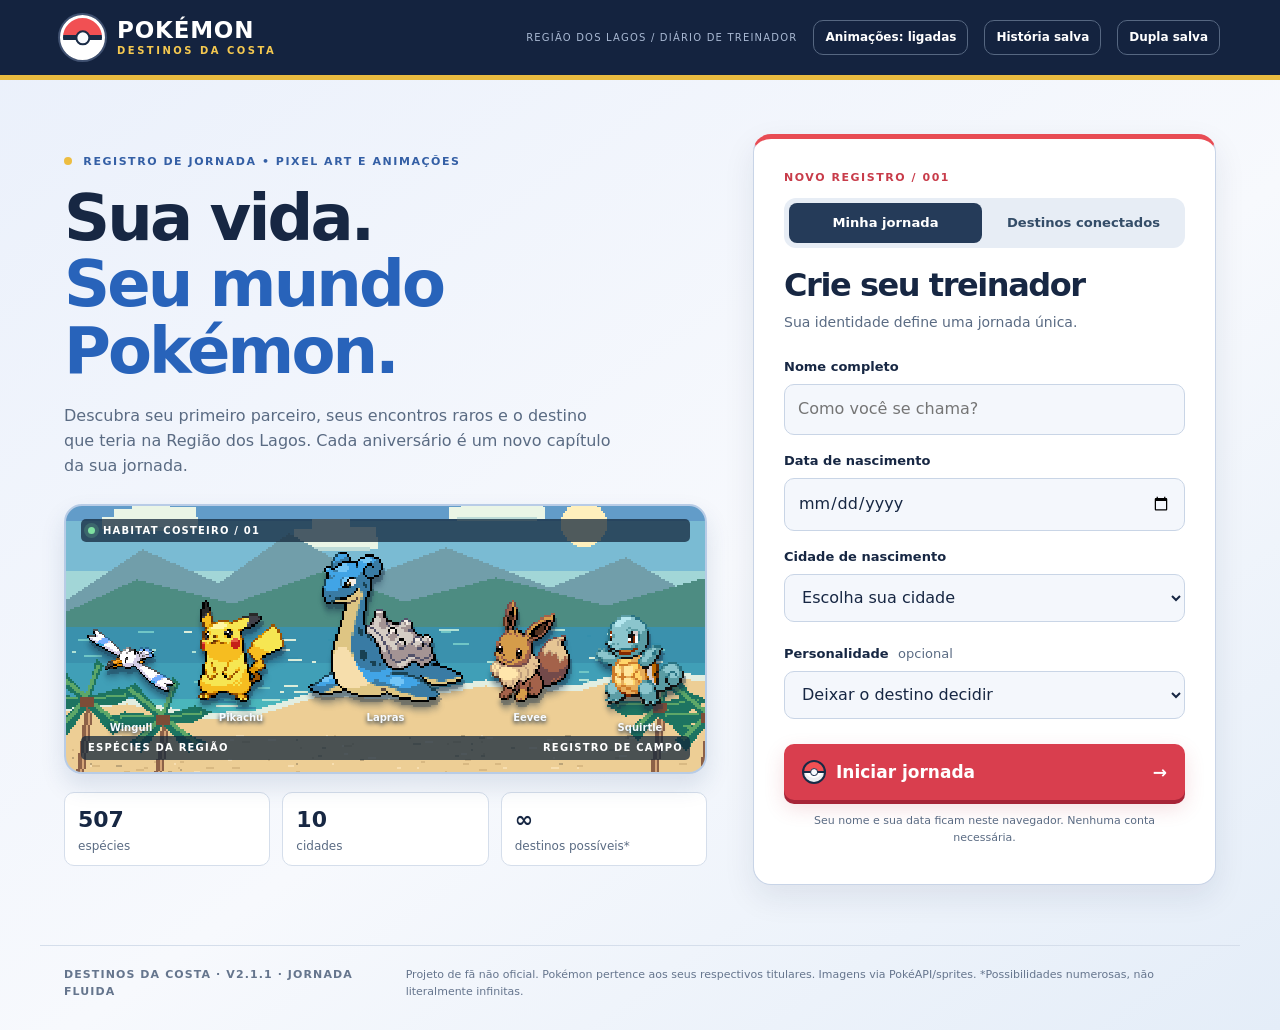
==== commit b39d7785: "fix: jornada fluida — index.html" ====
--- a/index.html
+++ b/index.html
@@ -3,4 +3,4 @@
 <main id="inicio"><section id="welcome" class="welcome"><div class="intro"><div class="eyebrow"><span class="dot"></span> REGISTRO DE JORNADA • PIXEL ART E ANIMAÇÕES</div><h1>Sua vida.<br> <em>Seu mundo Pokémon.</em></h1><p>Descubra seu primeiro parceiro, seus encontros raros e o destino que teria na Região dos Lagos. Cada aniversário é um novo capítulo da sua jornada.</p><div class="hero-field"><div class="field-grid"></div><div class="field-label"><i></i> HABITAT COSTEIRO / 01</div><div class="hero-mons" id="hero-mons"></div><div class="field-bottom"><span>ESPÉCIES DA REGIÃO</span><span>REGISTRO DE CAMPO</span></div></div><div class="mini-stats"><span><b id="species-count">—</b> espécies</span><span><b>10</b> cidades</span><span><b>∞</b> destinos possíveis*</span></div></div>
 <form id="form" class="form-panel"><div class="eyebrow">NOVO REGISTRO / 001</div><div class="mode-switch"><button type="button" id="mode-single" aria-pressed="true">Minha jornada</button><button type="button" id="mode-pair" aria-pressed="false">Destinos conectados</button></div><h2>Crie seu treinador</h2><p>Sua identidade define uma jornada única.</p><label for="name">Nome completo</label><input id="name" name="name" placeholder="Como você se chama?" maxlength="100" required autocomplete="name"><label for="birth">Data de nascimento</label><input type="date" id="birth" name="birth" min="1900-01-01" required><label for="city">Cidade de nascimento</label><select id="city" required></select><div id="city-hint" class="city-hint"></div><label for="personality">Personalidade <span class="optional">opcional</span></label><select id="personality"><option value="auto">Deixar o destino decidir</option><option value="explorer">Aventureiro e explorador</option><option value="competitive">Competitivo e determinado</option><option value="calm">Tranquilo e protetor</option><option value="curious">Curioso e estudioso</option><option value="independent">Independente e reservado</option></select><fieldset id="second-trainer" hidden disabled><legend>Segundo treinador</legend><label for="name-b">Nome completo</label><input id="name-b" maxlength="100" required placeholder="Quem vai cruzar seu caminho?"><label for="birth-b">Data de nascimento</label><input type="date" id="birth-b" min="1900-01-01" required><label for="city-b">Cidade de nascimento</label><select id="city-b" required></select><label for="personality-b">Personalidade</label><select id="personality-b"></select><label for="relation">Possível relação</label><select id="relation"><option value="destiny">Deixar o destino decidir</option><option value="friendship">Amizade</option><option value="rivalry">Rivalidade</option><option value="romance">Romance (apenas na vida adulta)</option></select><p class="privacy">Duas histórias alternativas no mesmo universo. Nenhum dado é enviado ao servidor.</p></fieldset><button class="primary" type="submit"><span class="ball mini" aria-hidden="true"></span> Iniciar jornada <span>→</span></button><p class="privacy">Seu nome e sua data ficam neste navegador. Nenhuma conta necessária.</p><p class="error" id="error" role="alert"></p></form></section>
 <div id="image-status" class="image-status" role="status" hidden></div><section id="result" hidden><div class="result-hero"><div><div class="eyebrow">FICHA DE TREINADOR <span id="universe-label"></span></div><h1 id="result-title"></h1><p id="subtitle"></p><div id="titles" class="chips"></div></div><div class="actions"><button class="ghost" id="save">Salvar neste dispositivo</button><button class="ghost" id="export">Exportar biografia</button><button class="ghost" id="alternate">Outro universo</button><button class="ghost" id="reset">Nova história</button></div></div><div id="summary" class="stats"></div><section id="team-preview" class="team-preview"></section><nav class="tabs" aria-label="Seções da biografia"><button data-tab="life" class="selected">01 · Diário de vida</button><button data-tab="team">02 · Companheiros</button><button data-tab="dex">03 · Pokédex pessoal</button><button data-tab="profile">04 · Seu perfil</button><button data-tab="world">05 · Mundo regional</button><button data-tab="league">06 · Liga das Lagoas</button><button data-tab="bonds">07 · Laços e Memórias</button><button data-tab="mystery">08 · Mistérios</button></nav><div id="panel" class="panel" tabindex="-1"></div></section>
-<section id="pair-result" hidden><div class="result-hero pair-heading"><div><span class="eyebrow">DESTINOS CONECTADOS · UNIVERSO COMPARTILHADO</span><h1 id="pair-title"></h1><p id="pair-subtitle"></p></div><div class="actions"><button id="pair-save" class="ghost">Salvar dupla</button><button id="pair-export" class="ghost" hidden>Exportar histórias</button><button id="pair-reset" class="ghost">Nova jornada</button></div></div><div class="panel" id="pair-panel"></div></section></main><footer><span>DESTINOS DA COSTA · V2.1 · IMERSÃO E NARRATIVA</span><span>Projeto de fã não oficial. Pokémon pertence aos seus respectivos titulares. Imagens via PokéAPI/sprites. *Possibilidades numerosas, não literalmente infinitas.</span></footer><div id="toast" class="toast" role="status" hidden></div><dialog id="detail"><button class="close" aria-label="Fechar">×</button><div id="detail-body"></div></dialog><dialog id="cinematic" aria-label="Acontecimento especial"><div id="cinematic-body"></div><button id="cinematic-skip" class="primary" type="button">Pular animação</button></dialog></body></html>
+<section id="pair-result" hidden><div class="result-hero pair-heading"><div><span class="eyebrow">DESTINOS CONECTADOS · UNIVERSO COMPARTILHADO</span><h1 id="pair-title"></h1><p id="pair-subtitle"></p></div><div class="actions"><button id="pair-save" class="ghost">Salvar dupla</button><button id="pair-export" class="ghost" hidden>Exportar histórias</button><button id="pair-reset" class="ghost">Nova jornada</button></div></div><div class="panel" id="pair-panel"></div></section></main><footer><span>DESTINOS DA COSTA · V2.1.1 · JORNADA FLUIDA</span><span>Projeto de fã não oficial. Pokémon pertence aos seus respectivos titulares. Imagens via PokéAPI/sprites. *Possibilidades numerosas, não literalmente infinitas.</span></footer><div id="toast" class="toast" role="status" hidden></div><dialog id="detail"><button class="close" aria-label="Fechar">×</button><div id="detail-body"></div></dialog><dialog id="cinematic" aria-label="Acontecimento especial"><div id="cinematic-body"></div><button id="cinematic-skip" class="primary" type="button">Pular animação</button></dialog></body></html>
--- a/style.css
+++ b/style.css
@@ -81,3 +81,7 @@
 .visual-no-motion .scene-rain:before{animation:none!important}
 /* V2.1 · leitura cinematográfica */
 .story-copy{max-width:72ch;margin:20px auto 0;padding:0 4px;position:relative}.chapter-card .story-copy .chapter-text{font-size:clamp(16px,1.6vw,19px);line-height:1.8;letter-spacing:.005em;margin:0 0 14px;color:var(--ink);max-width:none}.story-copy .chapter-text:last-child{margin-bottom:0}.chapter-location{display:flex;align-items:center;justify-content:space-between;gap:10px;flex-wrap:wrap;font-size:11px;font-weight:700;letter-spacing:.05em;color:var(--muted);margin:0 0 12px}.chapter-location span:first-child{max-width:100%;overflow-wrap:anywhere}.chapter-location span:last-child{border:1px solid var(--line);padding:3px 8px;border-radius:5px}.chapter-card .chapter-visual.pixel-scene{border-radius:12px;min-height:200px;box-shadow:inset 0 0 0 1px #14243b55,0 5px 14px #13243b15}.chapter-card h2{line-height:1.2;letter-spacing:-.025em;overflow-wrap:anywhere}.memory-note{border:1px solid var(--line);border-left:3px solid #8c79bc;border-radius:9px;padding:10px 13px;margin-top:18px;background:var(--card);font-size:13px}.memory-note summary{cursor:pointer;font-weight:750;color:var(--ink);overflow-wrap:anywhere}.memory-note p{line-height:1.65;margin:12px 0 2px;color:var(--muted)}.chapter-changes{margin-top:17px;padding:12px 14px;border-radius:9px;border:1px solid var(--line);background:var(--card);display:grid;gap:6px;font-size:13px}.chapter-changes>span{font-size:10px;letter-spacing:.13em;color:var(--muted);font-weight:800}.chapter-changes>div{font-weight:700;color:var(--ink)}.journey-progress{scroll-margin-top:14px}.chapter-card .chapter-kicker{margin-bottom:8px}.journey-controls .primary{min-height:48px}.reading .journey-side .party-slot{transition:box-shadow .18s,border-color .18s}.reading .journey-side .party-slot:hover:not(.empty-slot){box-shadow:0 3px 12px #14243b20}.bio-story p{line-height:1.75}.pair-chapter .story-copy{margin-left:0;margin-right:0}@media(max-width:700px){.chapter-card .story-copy .chapter-text{font-size:16px;line-height:1.72}.story-copy{padding:0}.chapter-card .chapter-visual.pixel-scene{min-height:160px}.chapter-location{font-size:10px}.chapter-changes{font-size:12px}.journey-controls .primary{min-height:46px}}
+
+/* V2.1.1: navigation before team on mobile. */
+.type-chips{display:inline-flex;flex-wrap:wrap;justify-content:center;align-items:center;gap:3px;max-width:100%;min-width:0}.type-chips .type-chip{font-size:9px;padding:3px 5px;white-space:nowrap}.battle-playback{display:flex;flex-wrap:wrap;gap:8px;margin-top:12px}.battle-playback button{flex:1;min-height:44px}.journey-layout>.journey-controls,.journey-layout>.battle-playback{grid-column:1/-1;margin:0}.journey-layout>.journey-side{grid-column:2;grid-row:1}.journey-layout>.chapter-card{grid-column:1;grid-row:1}
+@media(max-width:900px){.journey-layout{grid-template-columns:minmax(0,1fr);gap:12px}.journey-layout>.chapter-card,.journey-layout>.journey-side,.journey-layout>.journey-controls,.journey-layout>.battle-playback{grid-column:1;grid-row:auto}.journey-layout>.journey-side{margin-top:4px}}
